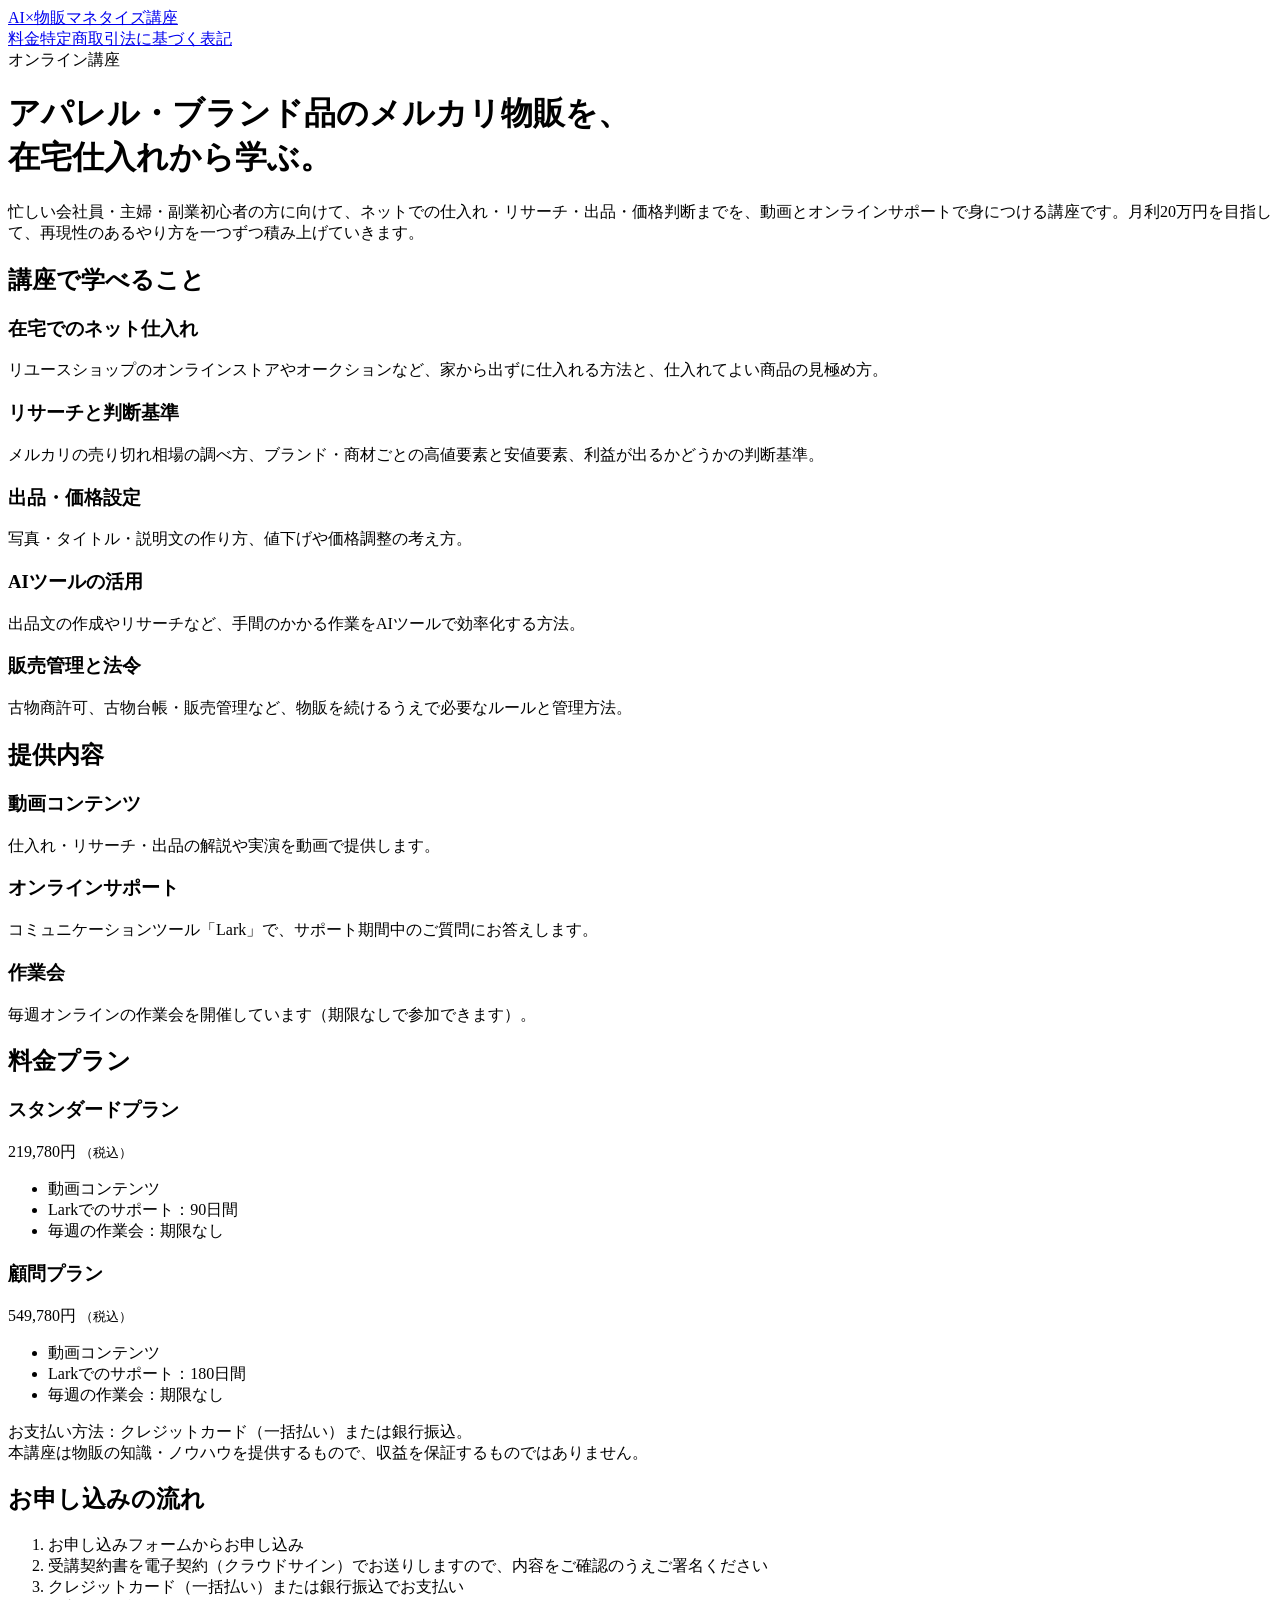
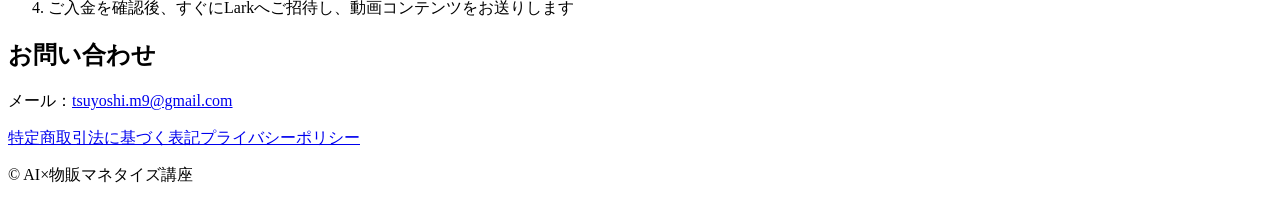
==== index.html @ f90ff00a "index.html を追加" ====
<!doctype html>
<html lang="ja">
<head>
<meta charset="utf-8">
<meta name="viewport" content="width=device-width, initial-scale=1">
<title>AI×物販マネタイズ講座</title>
<meta name="description" content="アパレル・ブランド品のメルカリ物販を、在宅仕入れから学ぶオンライン講座です。">
<link rel="stylesheet" href="style.css">
</head>
<body>
<header class="site">
  <div class="wrap">
    <a class="logo" href="index.html">AI×物販マネタイズ講座</a>
    <nav><a href="#plan">料金</a><a href="tokushoho.html">特定商取引法に基づく表記</a></nav>
  </div>
</header>

<main class="wrap">
  <div class="hero">
    <div class="eyebrow">オンライン講座</div>
    <h1>アパレル・ブランド品のメルカリ物販を、<br>在宅仕入れから学ぶ。</h1>
    <p>忙しい会社員・主婦・副業初心者の方に向けて、ネットでの仕入れ・リサーチ・出品・価格判断までを、動画とオンラインサポートで身につける講座です。月利20万円を目指して、再現性のあるやり方を一つずつ積み上げていきます。</p>
  </div>

  <section>
    <h2>講座で学べること</h2>
    <div class="grid">
      <div class="card"><h3>在宅でのネット仕入れ</h3><p>リユースショップのオンラインストアやオークションなど、家から出ずに仕入れる方法と、仕入れてよい商品の見極め方。</p></div>
      <div class="card"><h3>リサーチと判断基準</h3><p>メルカリの売り切れ相場の調べ方、ブランド・商材ごとの高値要素と安値要素、利益が出るかどうかの判断基準。</p></div>
      <div class="card"><h3>出品・価格設定</h3><p>写真・タイトル・説明文の作り方、値下げや価格調整の考え方。</p></div>
      <div class="card"><h3>AIツールの活用</h3><p>出品文の作成やリサーチなど、手間のかかる作業をAIツールで効率化する方法。</p></div>
      <div class="card"><h3>販売管理と法令</h3><p>古物商許可、古物台帳・販売管理など、物販を続けるうえで必要なルールと管理方法。</p></div>
    </div>
  </section>

  <section>
    <h2>提供内容</h2>
    <div class="grid">
      <div class="card"><h3>動画コンテンツ</h3><p>仕入れ・リサーチ・出品の解説や実演を動画で提供します。</p></div>
      <div class="card"><h3>オンラインサポート</h3><p>コミュニケーションツール「Lark」で、サポート期間中のご質問にお答えします。</p></div>
      <div class="card"><h3>作業会</h3><p>毎週オンラインの作業会を開催しています（期限なしで参加できます）。</p></div>
    </div>
  </section>

  <section id="plan">
    <h2>料金プラン</h2>
    <div class="grid">
      <div class="card plan">
        <h3>スタンダードプラン</h3>
        <div class="price">219,780円 <small>（税込）</small></div>
        <ul>
          <li>動画コンテンツ</li>
          <li>Larkでのサポート：90日間</li>
          <li>毎週の作業会：期限なし</li>
        </ul>
      </div>
      <div class="card plan featured">
        <h3>顧問プラン</h3>
        <div class="price">549,780円 <small>（税込）</small></div>
        <ul>
          <li>動画コンテンツ</li>
          <li>Larkでのサポート：180日間</li>
          <li>毎週の作業会：期限なし</li>
        </ul>
      </div>
    </div>
    <p class="note">お支払い方法：クレジットカード（一括払い）または銀行振込。<br>本講座は物販の知識・ノウハウを提供するもので、収益を保証するものではありません。</p>
  </section>

  <section>
    <h2>お申し込みの流れ</h2>
    <ol class="flow">
      <li>お申し込みフォームからお申し込み</li>
      <li>受講契約書を電子契約（クラウドサイン）でお送りしますので、内容をご確認のうえご署名ください</li>
      <li>クレジットカード（一括払い）または銀行振込でお支払い</li>
      <li>ご入金を確認後、すぐにLarkへご招待し、動画コンテンツをお送りします</li>
    </ol>
  </section>

  <section>
    <h2>お問い合わせ</h2>
    <p>メール：<a href="mailto:tsuyoshi.m9@gmail.com">tsuyoshi.m9@gmail.com</a></p>
  </section>
</main>

<footer class="site">
  <div class="wrap">
    <a href="tokushoho.html">特定商取引法に基づく表記</a><a href="privacy.html">プライバシーポリシー</a>
    <p>© AI×物販マネタイズ講座</p>
  </div>
</footer>
</body>
</html>
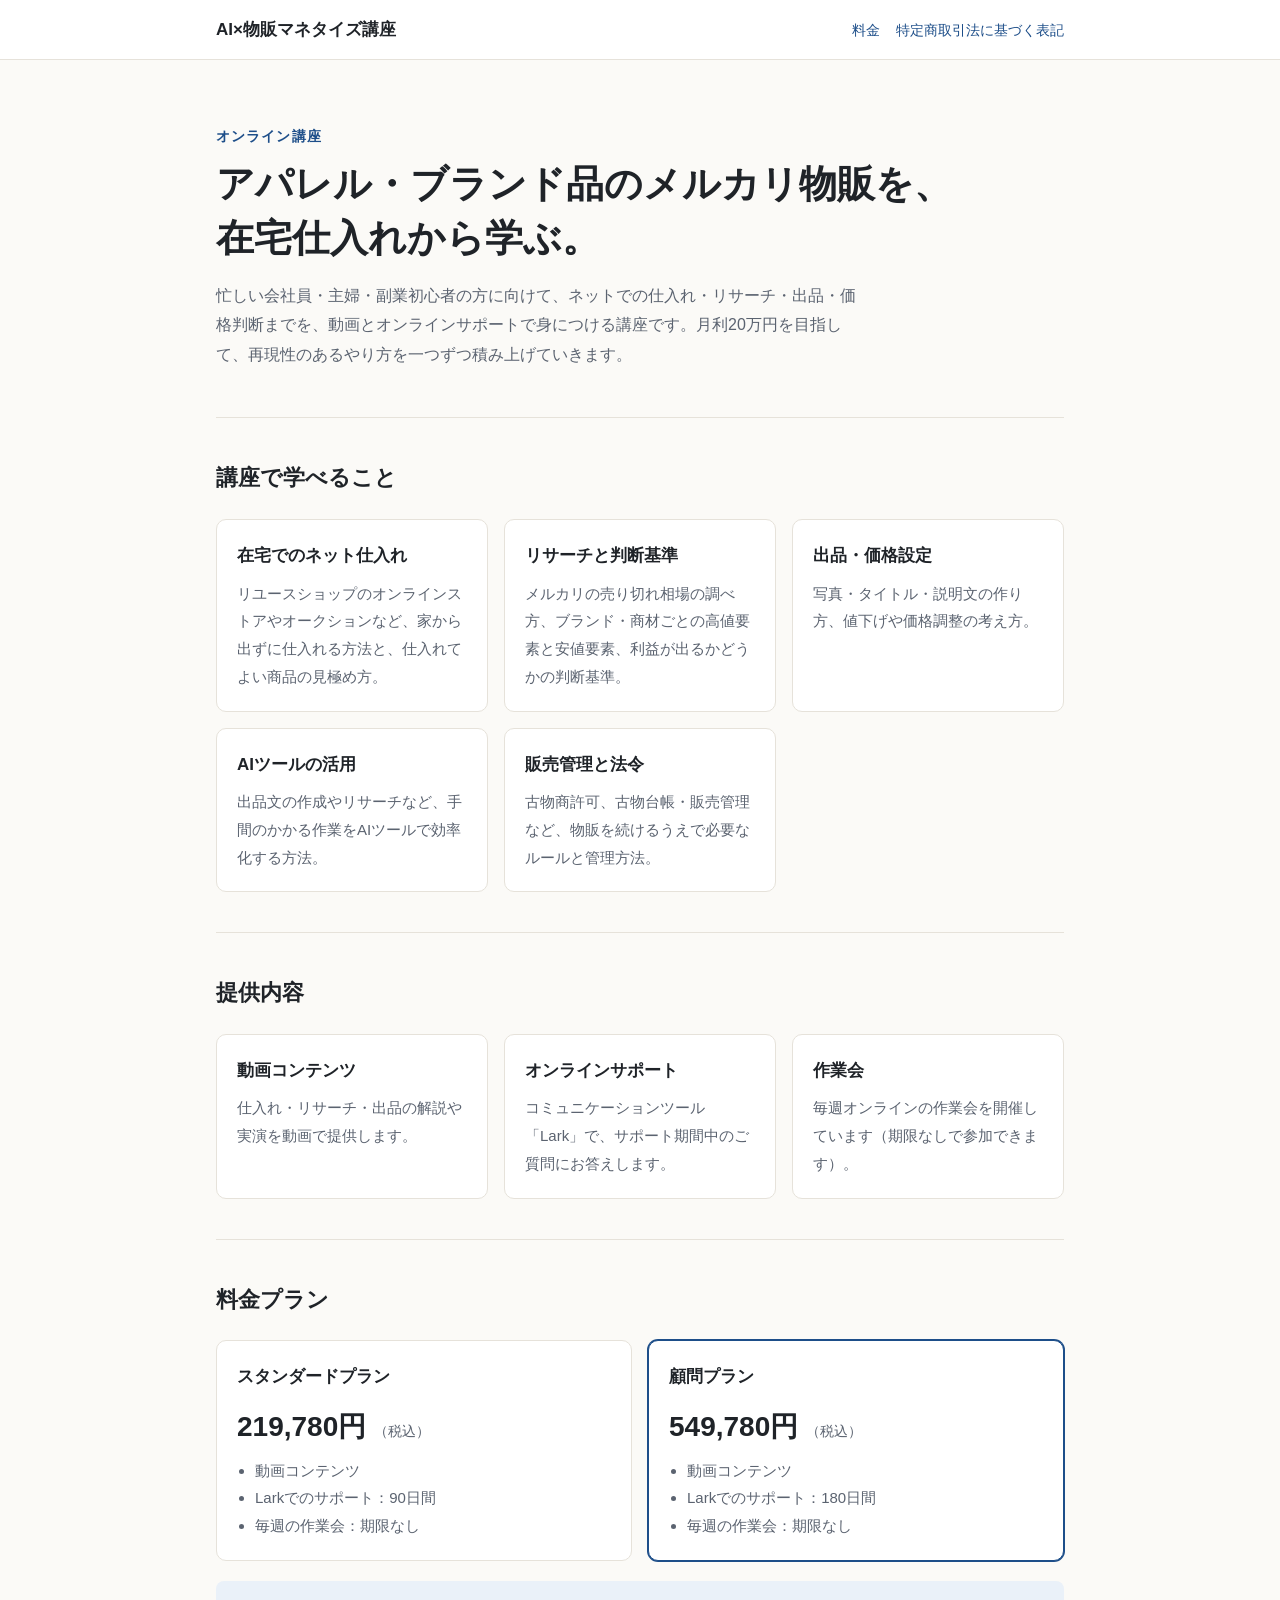
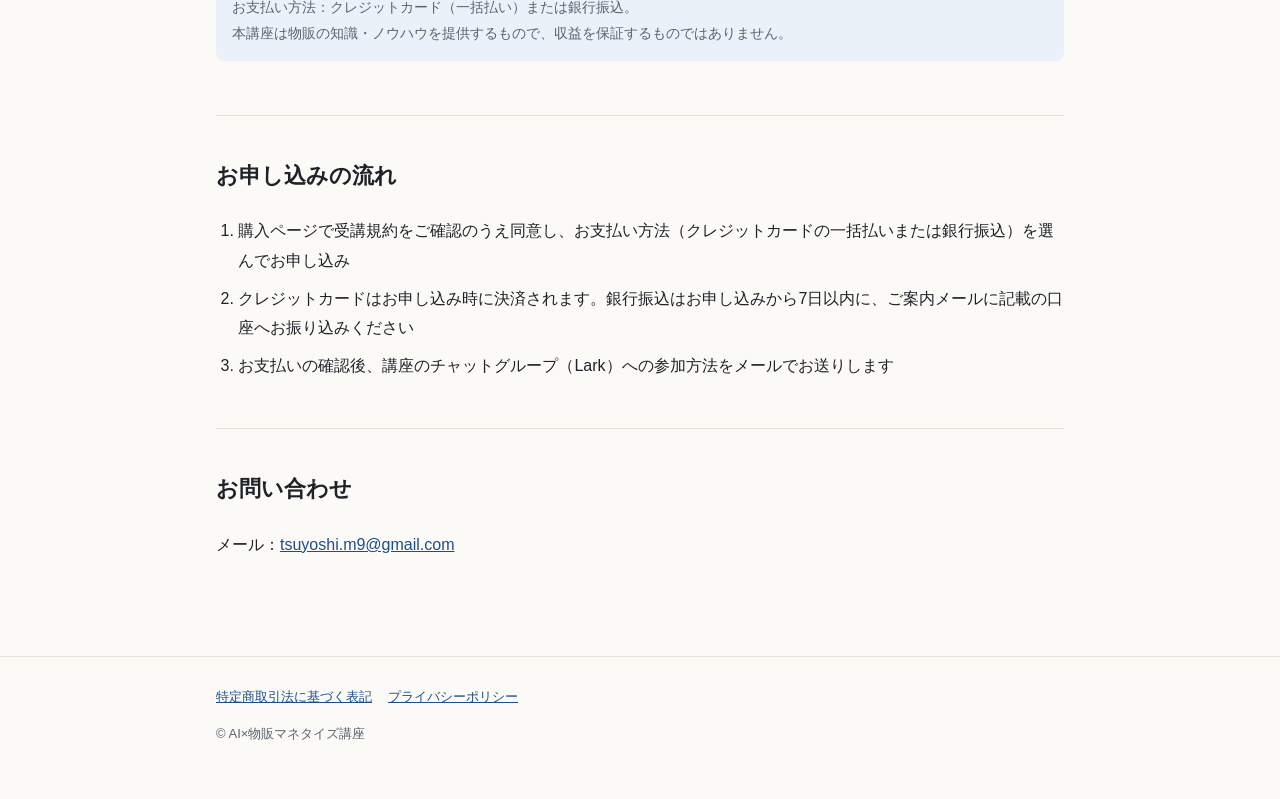
==== commit 1d421057: "申込の流れを新フロー（受講規約同意＋カード/銀行振込）に更新" ====
--- a/index.html
+++ b/index.html
@@ -70,10 +70,9 @@
   <section>
     <h2>お申し込みの流れ</h2>
     <ol class="flow">
-      <li>お申し込みフォームからお申し込み</li>
-      <li>受講契約書を電子契約（クラウドサイン）でお送りしますので、内容をご確認のうえご署名ください</li>
-      <li>クレジットカード（一括払い）または銀行振込でお支払い</li>
-      <li>ご入金を確認後、すぐにLarkへご招待し、動画コンテンツをお送りします</li>
+      <li>購入ページで受講規約をご確認のうえ同意し、お支払い方法（クレジットカードの一括払いまたは銀行振込）を選んでお申し込み</li>
+      <li>クレジットカードはお申し込み時に決済されます。銀行振込はお申し込みから7日以内に、ご案内メールに記載の口座へお振り込みください</li>
+      <li>お支払いの確認後、講座のチャットグループ（Lark）への参加方法をメールでお送りします</li>
     </ol>
   </section>
 
--- a/style.css
+++ b/style.css
@@ -0,0 +1,78 @@
+:root {
+  --bg: #fbfaf7;
+  --surface: #ffffff;
+  --text: #1f2328;
+  --muted: #5b6370;
+  --line: #e6e2da;
+  --accent: #1d4e89;
+  --accent-soft: #eaf1f9;
+}
+* { box-sizing: border-box; }
+html { -webkit-text-size-adjust: 100%; }
+body {
+  margin: 0;
+  background: var(--bg);
+  color: var(--text);
+  font-family: "Hiragino Kaku Gothic ProN", "Hiragino Sans", "Noto Sans JP", "Yu Gothic", Meiryo, sans-serif;
+  line-height: 1.85;
+  font-size: 16px;
+}
+a { color: var(--accent); }
+.wrap { max-width: 880px; margin: 0 auto; padding: 0 16px; }
+
+header.site {
+  background: var(--surface);
+  border-bottom: 1px solid var(--line);
+}
+header.site .wrap {
+  display: flex; align-items: center; justify-content: space-between;
+  gap: 12px; padding-top: 14px; padding-bottom: 14px; flex-wrap: wrap;
+}
+header.site .logo { font-weight: 700; color: var(--text); text-decoration: none; font-size: 17px; }
+header.site nav a { margin-left: 16px; font-size: 14px; text-decoration: none; }
+
+.hero { padding: 64px 0 48px; }
+.hero .eyebrow { color: var(--accent); font-weight: 700; font-size: 14px; letter-spacing: .08em; }
+.hero h1 { font-size: clamp(26px, 5vw, 38px); line-height: 1.4; margin: 8px 0 16px; text-wrap: balance; }
+.hero p { color: var(--muted); max-width: 640px; margin: 0; }
+
+section { padding: 40px 0; border-top: 1px solid var(--line); }
+section h2 { font-size: 22px; margin: 0 0 20px; }
+
+.grid { display: grid; gap: 16px; grid-template-columns: repeat(auto-fit, minmax(240px, 1fr)); }
+.card {
+  background: var(--surface); border: 1px solid var(--line);
+  border-radius: 10px; padding: 20px;
+}
+.card h3 { margin: 0 0 8px; font-size: 17px; }
+.card p, .card ul { margin: 0; color: var(--muted); font-size: 15px; }
+.card ul { padding-left: 1.2em; }
+
+.plan .price { font-size: 28px; font-weight: 700; color: var(--text); margin: 4px 0; }
+.plan .price small { font-size: 14px; font-weight: 400; color: var(--muted); }
+.plan.featured { border-color: var(--accent); box-shadow: 0 0 0 1px var(--accent); }
+
+ol.flow { padding-left: 1.4em; margin: 0; }
+ol.flow li { margin-bottom: 8px; }
+
+.note {
+  background: var(--accent-soft); border-radius: 8px;
+  padding: 14px 16px; font-size: 14px; color: var(--muted); margin-top: 20px;
+}
+
+table.law { width: 100%; border-collapse: collapse; background: var(--surface); font-size: 15px; }
+table.law th, table.law td {
+  border: 1px solid var(--line); padding: 12px 14px; vertical-align: top; text-align: left;
+}
+table.law th { width: 30%; background: #f4f1ea; font-weight: 700; }
+@media (max-width: 600px) {
+  table.law th, table.law td { display: block; width: 100%; }
+  table.law th { border-bottom: none; }
+}
+
+.doc h1 { font-size: 26px; margin: 48px 0 24px; }
+.doc h2 { font-size: 18px; margin: 28px 0 8px; }
+.doc p, .doc li { font-size: 15px; }
+
+footer.site { border-top: 1px solid var(--line); padding: 28px 0 40px; margin-top: 40px; font-size: 13px; color: var(--muted); }
+footer.site a { margin-right: 16px; }
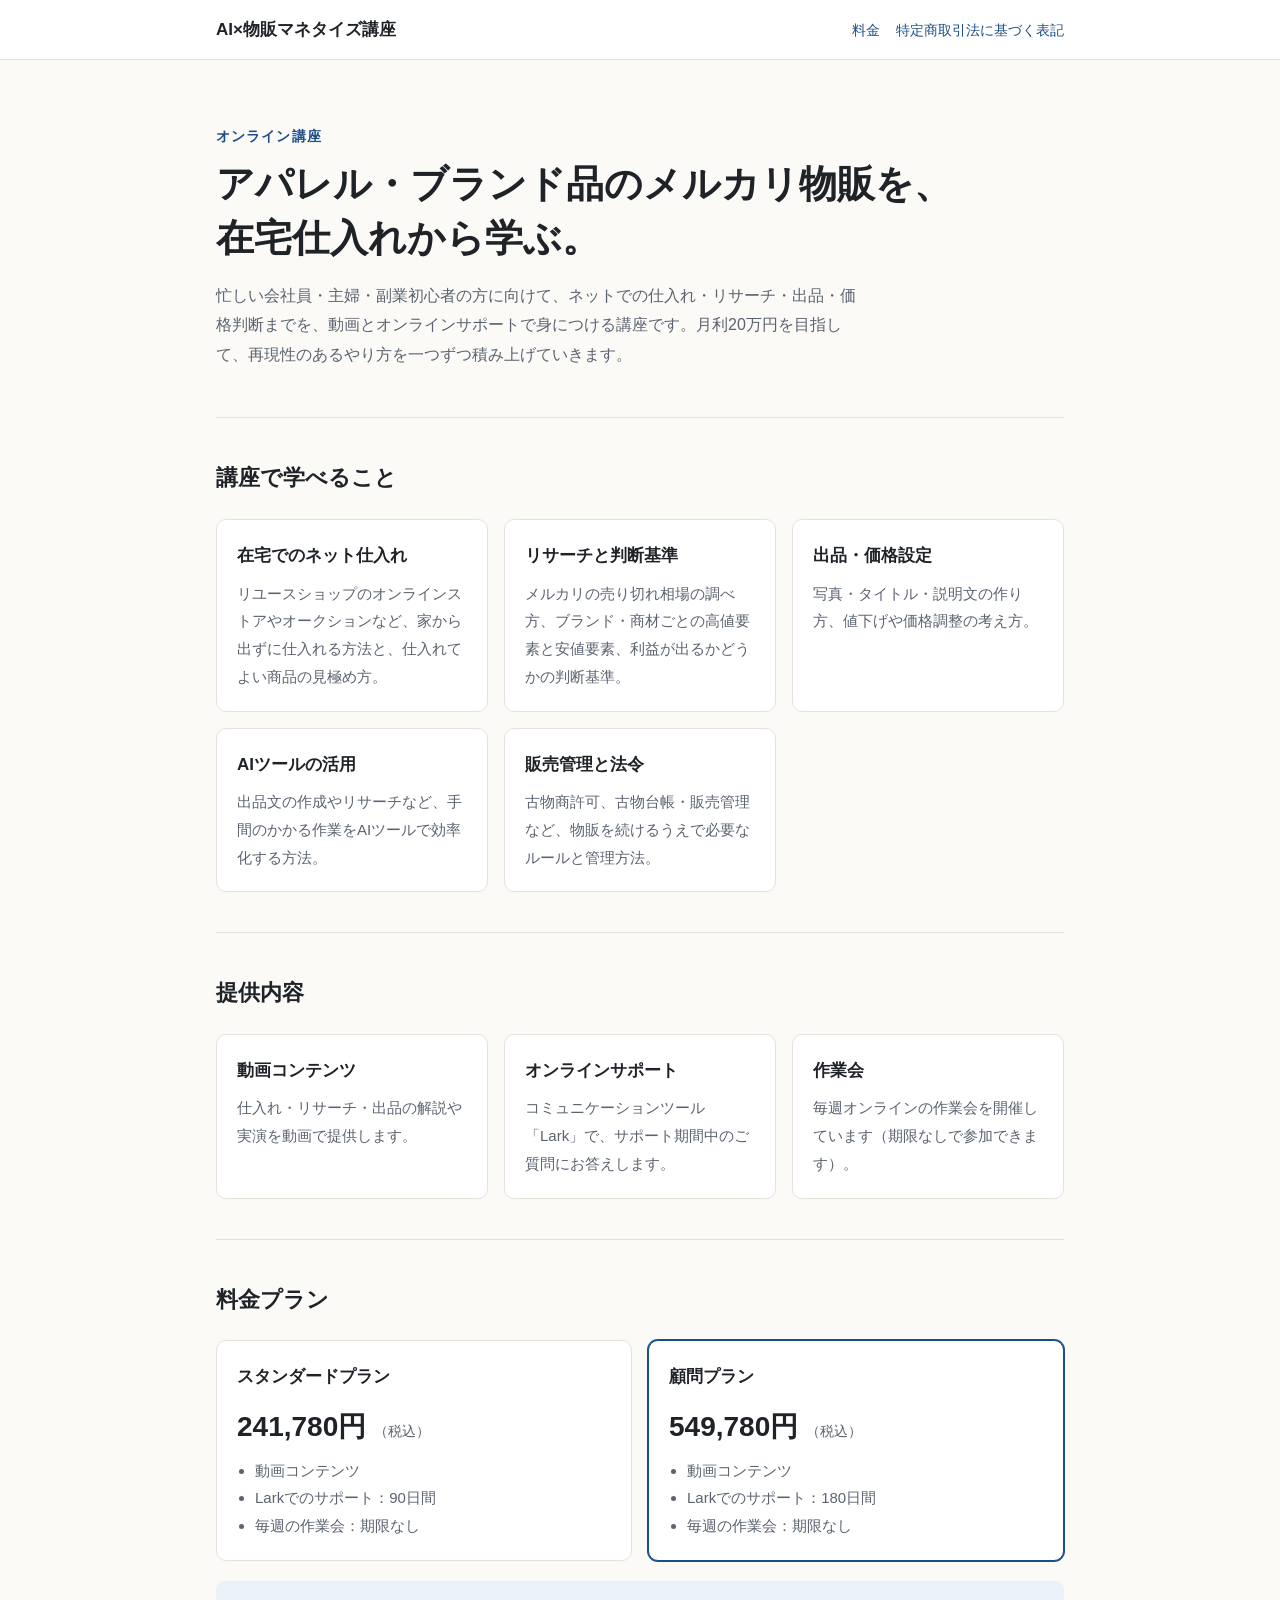
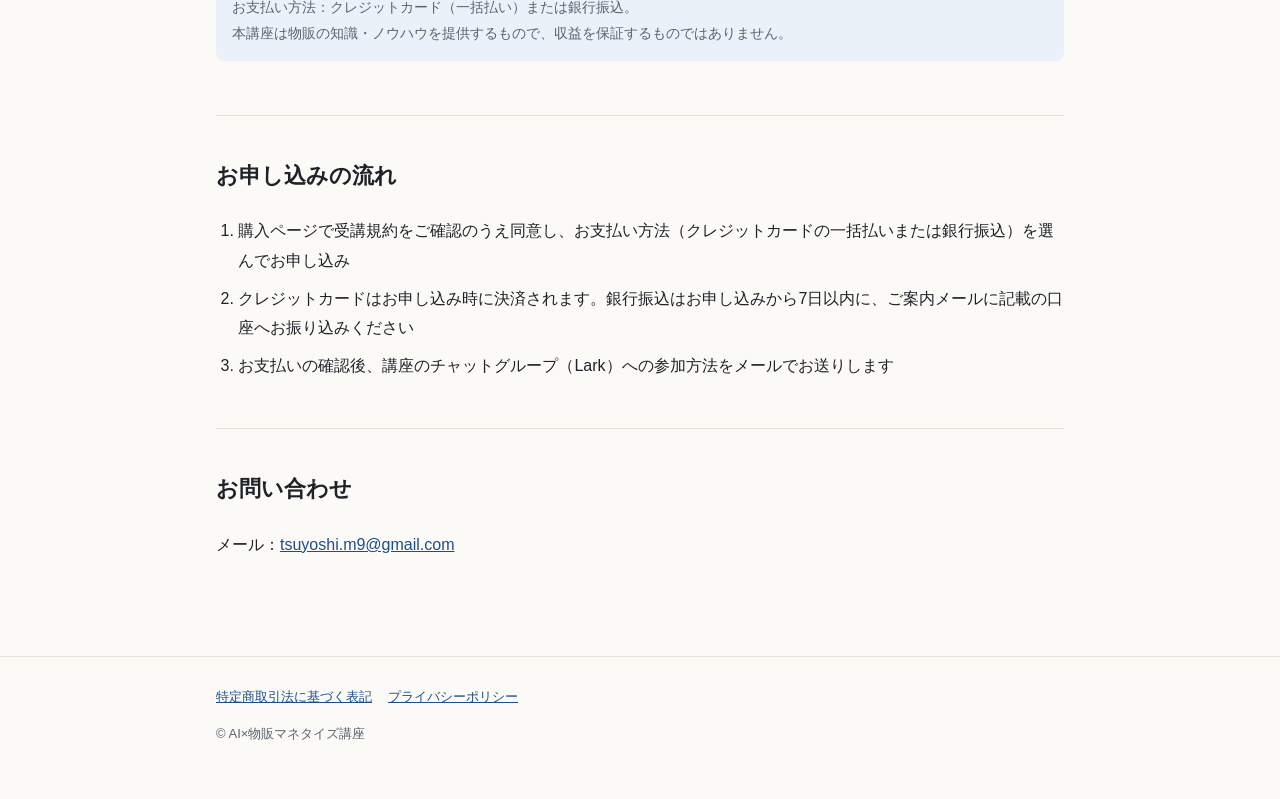
==== commit f9efc6ab: "スタンダードプランの受講料を241,780円（税込）に変更" ====
--- a/index.html
+++ b/index.html
@@ -47,7 +47,7 @@
     <div class="grid">
       <div class="card plan">
         <h3>スタンダードプラン</h3>
-        <div class="price">219,780円 <small>（税込）</small></div>
+        <div class="price">241,780円 <small>（税込）</small></div>
         <ul>
           <li>動画コンテンツ</li>
           <li>Larkでのサポート：90日間</li>
